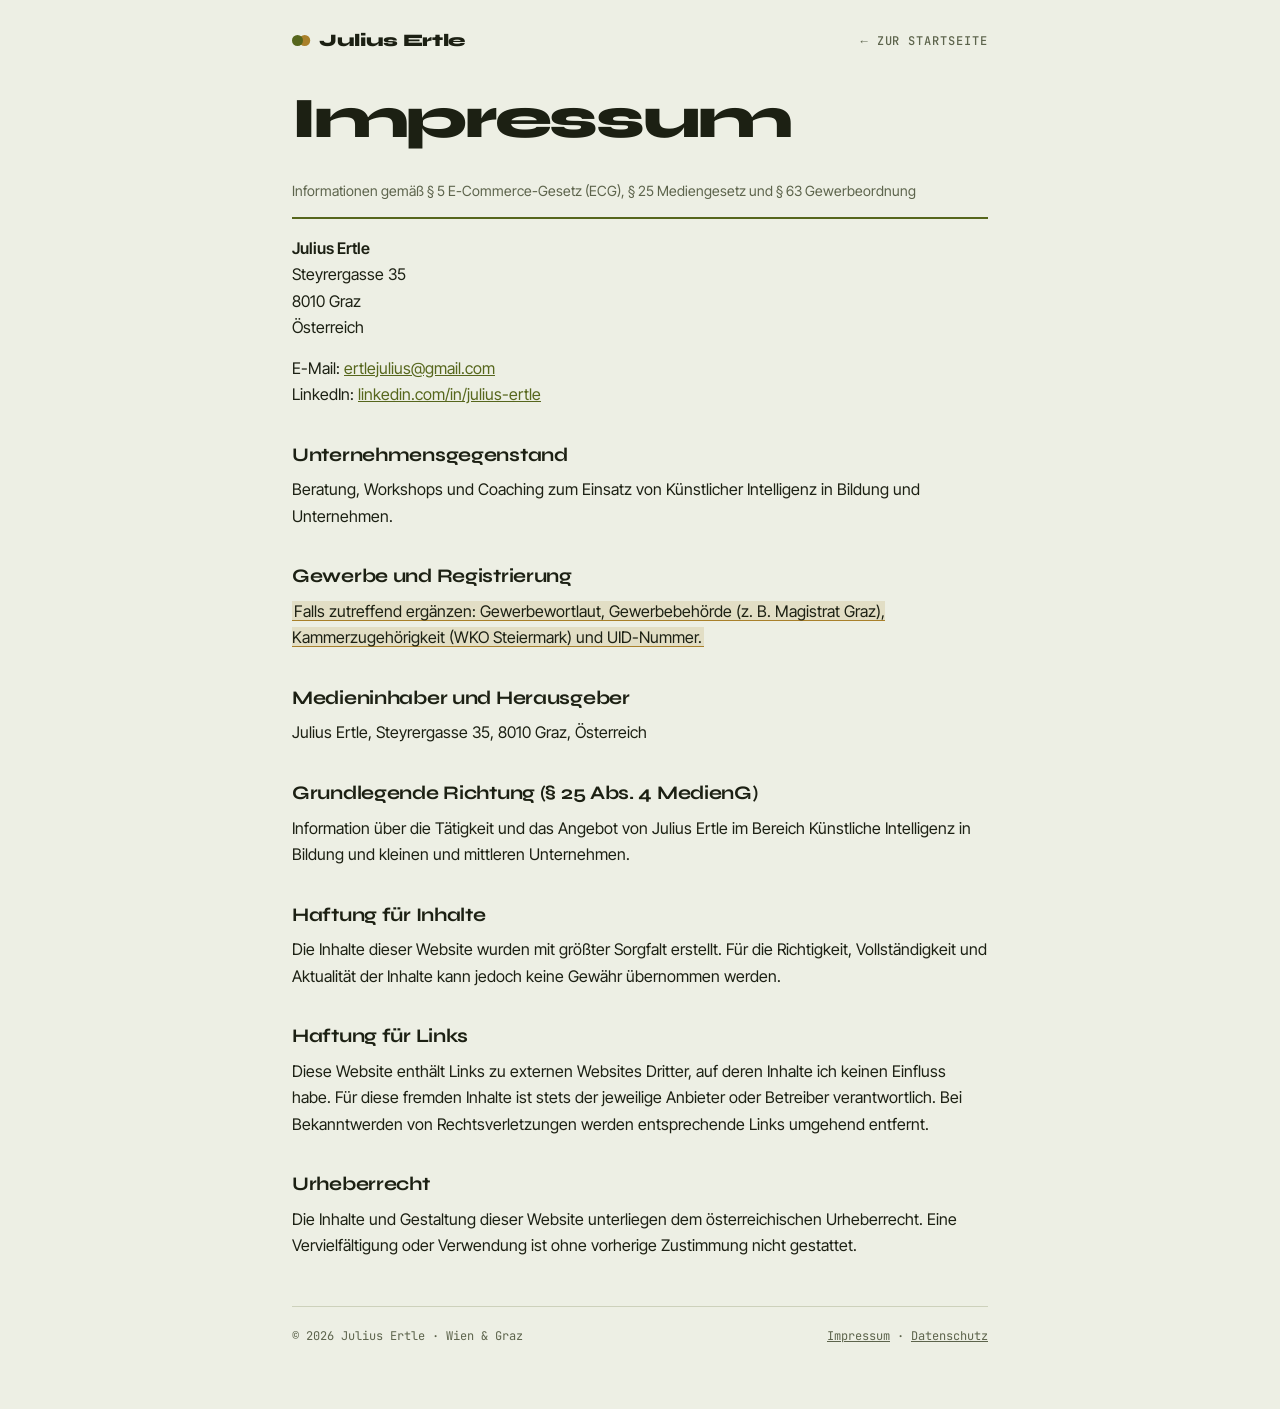
==== impressum.html @ 85f025e4 "Add Impressum, privacy policy, direct contact form and local fonts Co-Authored-By: Claude Opus 5.5 <" ====
<!doctype html>
<html lang="de">
<head>
<meta charset="utf-8">
<meta name="viewport" content="width=device-width, initial-scale=1, viewport-fit=cover">
<meta name="robots" content="noindex">
<link rel="icon" href="data:image/svg+xml,%3Csvg xmlns='http://www.w3.org/2000/svg' viewBox='0 0 32 32'%3E%3Crect width='32' height='32' fill='%23edefe4'/%3E%3Ccircle cx='13' cy='16' r='7' fill='%2356661c'/%3E%3Ccircle cx='20' cy='16' r='7' fill='%23a9802a' fill-opacity='.85'/%3E%3C/svg%3E">
<link rel="stylesheet" href="fonts/fonts.css">
<style>
:root { --bg:#edefe4; --ink:#1c2013; --muted:#5d644c; --line:#cdd1bb; --accent:#56661c; --brass:#a9802a; --ph:rgba(169,128,42,.16);
  --display:"Syne","Helvetica Neue",Arial,sans-serif; --body:"Inter Tight","Helvetica Neue",Arial,sans-serif; --mono:"JetBrains Mono",ui-monospace,Menlo,monospace;
  padding-top: env(safe-area-inset-top,0px); padding-bottom: env(safe-area-inset-bottom,0px); }
@media (prefers-color-scheme: dark) { :root:not([data-theme="light"]) { --bg:#12150c; --ink:#e8ebda; --muted:#9ba185; --line:#2c3220; --accent:#a9bb5c; --brass:#d8af55; --ph:rgba(216,175,85,.18); color-scheme: dark; } }
:root[data-theme="dark"] { --bg:#12150c; --ink:#e8ebda; --muted:#9ba185; --line:#2c3220; --accent:#a9bb5c; --brass:#d8af55; --ph:rgba(216,175,85,.18); color-scheme: dark; }
* { box-sizing: border-box; }
body { margin:0; background:var(--bg); color:var(--ink); font:400 1rem/1.65 var(--body); -webkit-font-smoothing:antialiased; }
.wrap { max-width: 46rem; margin-inline:auto; padding-left:max(20px,env(safe-area-inset-left,0px)); padding-right:max(20px,env(safe-area-inset-right,0px)); padding-block: 2rem 4rem; }
header { display:flex; justify-content:space-between; align-items:center; gap:1rem; padding-bottom:2.5rem; flex-wrap:wrap; }
.mark { font:800 1.1rem/1 var(--display); letter-spacing:-.02em; text-decoration:none; color:inherit; display:flex; align-items:center; gap:.55rem; }
.mark i { width:.7rem; height:.7rem; background:var(--accent); border-radius:50%; box-shadow:.45rem 0 0 var(--brass); margin-right:.45rem; display:inline-block; }
.back { font:500 .75rem/1 var(--mono); letter-spacing:.08em; text-transform:uppercase; color:var(--muted); text-decoration:none; }
.back:hover { color:var(--ink); }
h1 { font:800 clamp(2.2rem,7vw,3.6rem)/1 var(--display); letter-spacing:-.04em; margin:0 0 2rem; }
h2 { font:700 1.2rem/1.25 var(--display); letter-spacing:-.015em; margin:2.2rem 0 .6rem; }
p, ul { margin:0 0 .9rem; } ul { padding-left:1.2rem; }
a { color:var(--accent); }
.card { border-top:2px solid var(--accent); padding-top:1rem; margin-bottom:1rem; }
.small { font-size:.88rem; color:var(--muted); }
.ph { background:var(--ph); box-shadow:inset 0 -1px 0 var(--brass); padding-inline:.15em; }
footer { border-top:1px solid var(--line); margin-top:3rem; padding-top:1.2rem; font:400 .75rem/1.5 var(--mono); color:var(--muted); display:flex; gap:1rem; flex-wrap:wrap; justify-content:space-between; }
footer a { color:inherit; }
:focus-visible { outline:2px solid var(--brass); outline-offset:3px; }
</style>
<title>Impressum · Julius Ertle</title>
</head>
<body>
<div class="wrap">
<header><a class="mark" href="index.html"><i aria-hidden="true"></i>Julius Ertle</a><a class="back" href="index.html">← Zur Startseite</a></header>
<main>
<h1>Impressum</h1>
<p class="small">Informationen gemäß § 5 E-Commerce-Gesetz (ECG), § 25 Mediengesetz und § 63 Gewerbeordnung</p>

<div class="card">
<p><strong>Julius Ertle</strong><br>Steyrergasse 35<br>8010 Graz<br>Österreich</p>
<p>E-Mail: <a href="mailto:ertlejulius@gmail.com">ertlejulius@gmail.com</a><br>
LinkedIn: <a href="https://www.linkedin.com/in/julius-ertle/" target="_blank" rel="noopener noreferrer">linkedin.com/in/julius-ertle</a></p>
</div>

<h2>Unternehmensgegenstand</h2>
<p>Beratung, Workshops und Coaching zum Einsatz von Künstlicher Intelligenz in Bildung und Unternehmen.</p>

<h2>Gewerbe und Registrierung</h2>
<p><span class="ph">Falls zutreffend ergänzen: Gewerbewortlaut, Gewerbebehörde (z. B. Magistrat Graz), Kammerzugehörigkeit (WKO Steiermark) und UID-Nummer.</span></p>

<h2>Medieninhaber und Herausgeber</h2>
<p>Julius Ertle, Steyrergasse 35, 8010 Graz, Österreich</p>

<h2>Grundlegende Richtung (§ 25 Abs. 4 MedienG)</h2>
<p>Information über die Tätigkeit und das Angebot von Julius Ertle im Bereich Künstliche Intelligenz in Bildung und kleinen und mittleren Unternehmen.</p>

<h2>Haftung für Inhalte</h2>
<p>Die Inhalte dieser Website wurden mit größter Sorgfalt erstellt. Für die Richtigkeit, Vollständigkeit und Aktualität der Inhalte kann jedoch keine Gewähr übernommen werden.</p>

<h2>Haftung für Links</h2>
<p>Diese Website enthält Links zu externen Websites Dritter, auf deren Inhalte ich keinen Einfluss habe. Für diese fremden Inhalte ist stets der jeweilige Anbieter oder Betreiber verantwortlich. Bei Bekanntwerden von Rechtsverletzungen werden entsprechende Links umgehend entfernt.</p>

<h2>Urheberrecht</h2>
<p>Die Inhalte und Gestaltung dieser Website unterliegen dem österreichischen Urheberrecht. Eine Vervielfältigung oder Verwendung ist ohne vorherige Zustimmung nicht gestattet.</p>
</main>
<footer><span>© 2026 Julius Ertle · Wien &amp; Graz</span><span><a href="impressum.html">Impressum</a> · <a href="datenschutz.html">Datenschutz</a></span></footer>
</div>
</body>
</html>
---- fonts/fonts.css ----
@font-face {
  font-family: 'Inter Tight';
  font-style: normal;
  font-weight: 400;
  font-display: swap;
  src: url(InterTight-400-latin-ext.woff2) format('woff2');
  unicode-range: U+0100-02BA, U+02BD-02C5, U+02C7-02CC, U+02CE-02D7, U+02DD-02FF, U+0304, U+0308, U+0329, U+1D00-1DBF, U+1E00-1E9F, U+1EF2-1EFF, U+2020, U+20A0-20AB, U+20AD-20C4, U+2113, U+2C60-2C7F, U+A720-A7FF;
}
@font-face {
  font-family: 'Inter Tight';
  font-style: normal;
  font-weight: 400;
  font-display: swap;
  src: url(InterTight-400-latin.woff2) format('woff2');
  unicode-range: U+0000-00FF, U+0131, U+0152-0153, U+02BB-02BC, U+02C6, U+02DA, U+02DC, U+0304, U+0308, U+0329, U+2000-206F, U+20AC, U+2122, U+2191, U+2193, U+2212, U+2215, U+FEFF, U+FFFD;
}
@font-face {
  font-family: 'Inter Tight';
  font-style: normal;
  font-weight: 500;
  font-display: swap;
  src: url(InterTight-500-latin-ext.woff2) format('woff2');
  unicode-range: U+0100-02BA, U+02BD-02C5, U+02C7-02CC, U+02CE-02D7, U+02DD-02FF, U+0304, U+0308, U+0329, U+1D00-1DBF, U+1E00-1E9F, U+1EF2-1EFF, U+2020, U+20A0-20AB, U+20AD-20C4, U+2113, U+2C60-2C7F, U+A720-A7FF;
}
@font-face {
  font-family: 'Inter Tight';
  font-style: normal;
  font-weight: 500;
  font-display: swap;
  src: url(InterTight-500-latin.woff2) format('woff2');
  unicode-range: U+0000-00FF, U+0131, U+0152-0153, U+02BB-02BC, U+02C6, U+02DA, U+02DC, U+0304, U+0308, U+0329, U+2000-206F, U+20AC, U+2122, U+2191, U+2193, U+2212, U+2215, U+FEFF, U+FFFD;
}
@font-face {
  font-family: 'Inter Tight';
  font-style: normal;
  font-weight: 600;
  font-display: swap;
  src: url(InterTight-600-latin-ext.woff2) format('woff2');
  unicode-range: U+0100-02BA, U+02BD-02C5, U+02C7-02CC, U+02CE-02D7, U+02DD-02FF, U+0304, U+0308, U+0329, U+1D00-1DBF, U+1E00-1E9F, U+1EF2-1EFF, U+2020, U+20A0-20AB, U+20AD-20C4, U+2113, U+2C60-2C7F, U+A720-A7FF;
}
@font-face {
  font-family: 'Inter Tight';
  font-style: normal;
  font-weight: 600;
  font-display: swap;
  src: url(InterTight-600-latin.woff2) format('woff2');
  unicode-range: U+0000-00FF, U+0131, U+0152-0153, U+02BB-02BC, U+02C6, U+02DA, U+02DC, U+0304, U+0308, U+0329, U+2000-206F, U+20AC, U+2122, U+2191, U+2193, U+2212, U+2215, U+FEFF, U+FFFD;
}
@font-face {
  font-family: 'JetBrains Mono';
  font-style: normal;
  font-weight: 400;
  font-display: swap;
  src: url(JetBrainsMono-400-latin-ext.woff2) format('woff2');
  unicode-range: U+0100-02BA, U+02BD-02C5, U+02C7-02CC, U+02CE-02D7, U+02DD-02FF, U+0304, U+0308, U+0329, U+1D00-1DBF, U+1E00-1E9F, U+1EF2-1EFF, U+2020, U+20A0-20AB, U+20AD-20C4, U+2113, U+2C60-2C7F, U+A720-A7FF;
}
@font-face {
  font-family: 'JetBrains Mono';
  font-style: normal;
  font-weight: 400;
  font-display: swap;
  src: url(JetBrainsMono-400-latin.woff2) format('woff2');
  unicode-range: U+0000-00FF, U+0131, U+0152-0153, U+02BB-02BC, U+02C6, U+02DA, U+02DC, U+0304, U+0308, U+0329, U+2000-206F, U+20AC, U+2122, U+2191, U+2193, U+2212, U+2215, U+FEFF, U+FFFD;
}
@font-face {
  font-family: 'JetBrains Mono';
  font-style: normal;
  font-weight: 500;
  font-display: swap;
  src: url(JetBrainsMono-500-latin-ext.woff2) format('woff2');
  unicode-range: U+0100-02BA, U+02BD-02C5, U+02C7-02CC, U+02CE-02D7, U+02DD-02FF, U+0304, U+0308, U+0329, U+1D00-1DBF, U+1E00-1E9F, U+1EF2-1EFF, U+2020, U+20A0-20AB, U+20AD-20C4, U+2113, U+2C60-2C7F, U+A720-A7FF;
}
@font-face {
  font-family: 'JetBrains Mono';
  font-style: normal;
  font-weight: 500;
  font-display: swap;
  src: url(JetBrainsMono-500-latin.woff2) format('woff2');
  unicode-range: U+0000-00FF, U+0131, U+0152-0153, U+02BB-02BC, U+02C6, U+02DA, U+02DC, U+0304, U+0308, U+0329, U+2000-206F, U+20AC, U+2122, U+2191, U+2193, U+2212, U+2215, U+FEFF, U+FFFD;
}
@font-face {
  font-family: 'Syne';
  font-style: normal;
  font-weight: 500;
  font-display: swap;
  src: url(Syne-500-latin-ext.woff2) format('woff2');
  unicode-range: U+0100-02BA, U+02BD-02C5, U+02C7-02CC, U+02CE-02D7, U+02DD-02FF, U+0304, U+0308, U+0329, U+1D00-1DBF, U+1E00-1E9F, U+1EF2-1EFF, U+2020, U+20A0-20AB, U+20AD-20C4, U+2113, U+2C60-2C7F, U+A720-A7FF;
}
@font-face {
  font-family: 'Syne';
  font-style: normal;
  font-weight: 500;
  font-display: swap;
  src: url(Syne-500-latin.woff2) format('woff2');
  unicode-range: U+0000-00FF, U+0131, U+0152-0153, U+02BB-02BC, U+02C6, U+02DA, U+02DC, U+0304, U+0308, U+0329, U+2000-206F, U+20AC, U+2122, U+2191, U+2193, U+2212, U+2215, U+FEFF, U+FFFD;
}
@font-face {
  font-family: 'Syne';
  font-style: normal;
  font-weight: 700;
  font-display: swap;
  src: url(Syne-700-latin-ext.woff2) format('woff2');
  unicode-range: U+0100-02BA, U+02BD-02C5, U+02C7-02CC, U+02CE-02D7, U+02DD-02FF, U+0304, U+0308, U+0329, U+1D00-1DBF, U+1E00-1E9F, U+1EF2-1EFF, U+2020, U+20A0-20AB, U+20AD-20C4, U+2113, U+2C60-2C7F, U+A720-A7FF;
}
@font-face {
  font-family: 'Syne';
  font-style: normal;
  font-weight: 700;
  font-display: swap;
  src: url(Syne-700-latin.woff2) format('woff2');
  unicode-range: U+0000-00FF, U+0131, U+0152-0153, U+02BB-02BC, U+02C6, U+02DA, U+02DC, U+0304, U+0308, U+0329, U+2000-206F, U+20AC, U+2122, U+2191, U+2193, U+2212, U+2215, U+FEFF, U+FFFD;
}
@font-face {
  font-family: 'Syne';
  font-style: normal;
  font-weight: 800;
  font-display: swap;
  src: url(Syne-800-latin-ext.woff2) format('woff2');
  unicode-range: U+0100-02BA, U+02BD-02C5, U+02C7-02CC, U+02CE-02D7, U+02DD-02FF, U+0304, U+0308, U+0329, U+1D00-1DBF, U+1E00-1E9F, U+1EF2-1EFF, U+2020, U+20A0-20AB, U+20AD-20C4, U+2113, U+2C60-2C7F, U+A720-A7FF;
}
@font-face {
  font-family: 'Syne';
  font-style: normal;
  font-weight: 800;
  font-display: swap;
  src: url(Syne-800-latin.woff2) format('woff2');
  unicode-range: U+0000-00FF, U+0131, U+0152-0153, U+02BB-02BC, U+02C6, U+02DA, U+02DC, U+0304, U+0308, U+0329, U+2000-206F, U+20AC, U+2122, U+2191, U+2193, U+2212, U+2215, U+FEFF, U+FFFD;
}
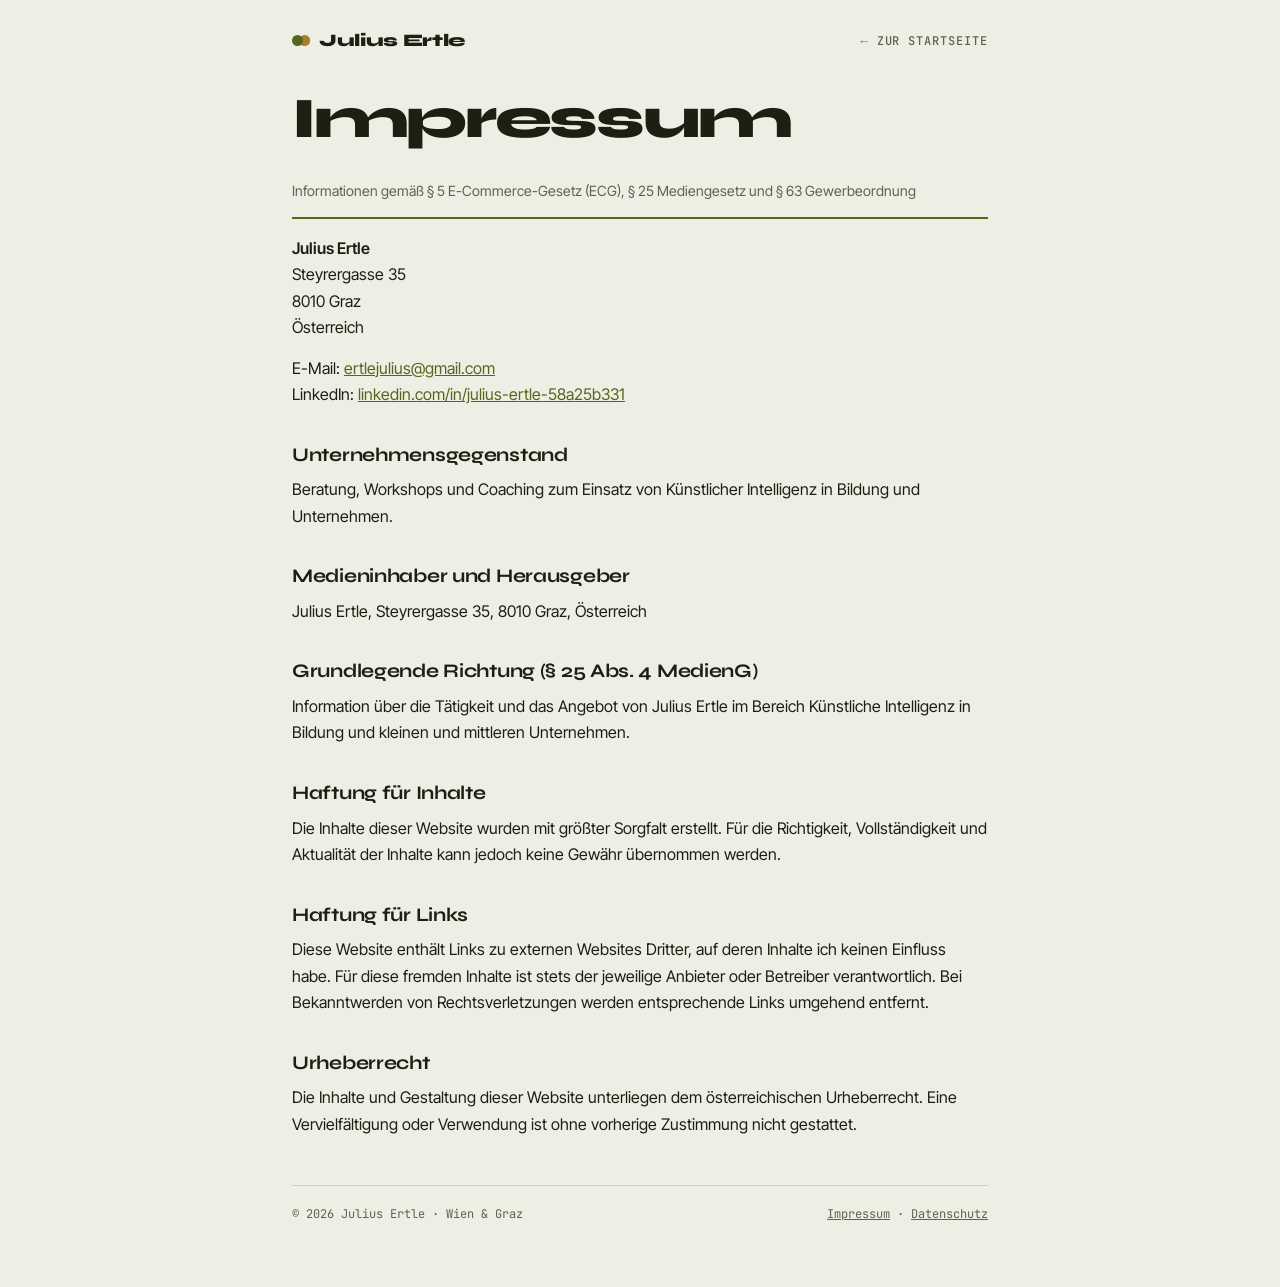
==== commit b596f392: "Fix LinkedIn link, finalize Impressum Co-Authored-By: Claude Opus 5.5 <noreply@anthropic.com> Claude" ====
--- a/impressum.html
+++ b/impressum.html
@@ -43,14 +43,11 @@
 <div class="card">
 <p><strong>Julius Ertle</strong><br>Steyrergasse 35<br>8010 Graz<br>Österreich</p>
 <p>E-Mail: <a href="mailto:ertlejulius@gmail.com">ertlejulius@gmail.com</a><br>
-LinkedIn: <a href="https://www.linkedin.com/in/julius-ertle/" target="_blank" rel="noopener noreferrer">linkedin.com/in/julius-ertle</a></p>
+LinkedIn: <a href="https://www.linkedin.com/in/julius-ertle-58a25b331/" target="_blank" rel="noopener noreferrer">linkedin.com/in/julius-ertle-58a25b331</a></p>
 </div>
 
 <h2>Unternehmensgegenstand</h2>
 <p>Beratung, Workshops und Coaching zum Einsatz von Künstlicher Intelligenz in Bildung und Unternehmen.</p>
-
-<h2>Gewerbe und Registrierung</h2>
-<p><span class="ph">Falls zutreffend ergänzen: Gewerbewortlaut, Gewerbebehörde (z. B. Magistrat Graz), Kammerzugehörigkeit (WKO Steiermark) und UID-Nummer.</span></p>
 
 <h2>Medieninhaber und Herausgeber</h2>
 <p>Julius Ertle, Steyrergasse 35, 8010 Graz, Österreich</p>
